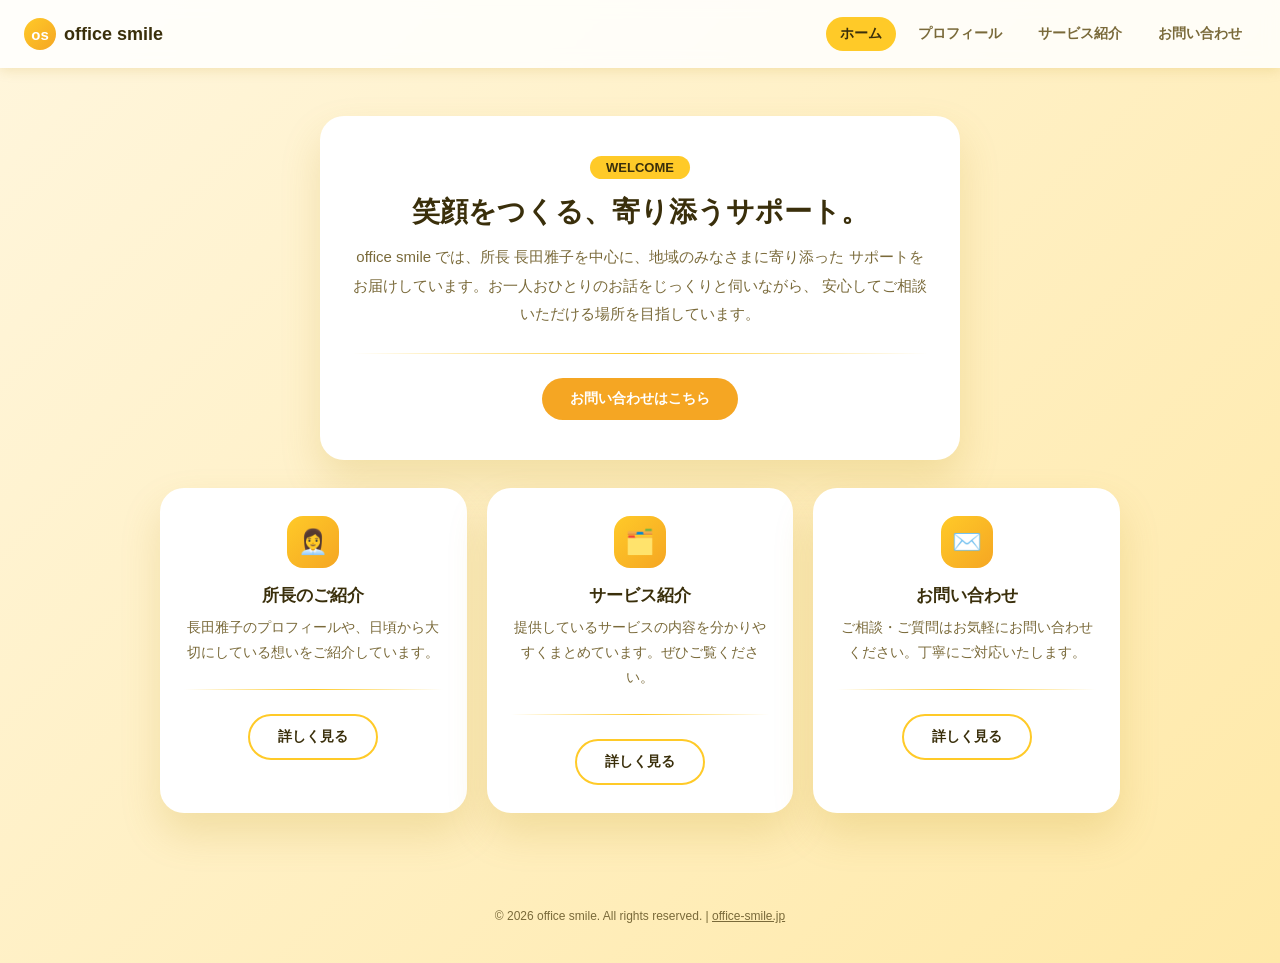
==== index.html @ 2e6981e7 "Add office smile profile website (home, profile, services, contact) Co-Authored-By: Claude Sonnet 5 " ====
<!DOCTYPE html>
<html lang="ja">
<head>
<meta charset="UTF-8">
<meta name="viewport" content="width=device-width, initial-scale=1.0">
<title>office smile | ホーム</title>
<link rel="stylesheet" href="style.css">
</head>
<body>

<header class="site-header">
  <a class="logo" href="index.html">
    <span class="logo-mark">os</span>
    office smile
  </a>
  <button class="nav-toggle" aria-label="メニューを開く" aria-expanded="false">
    <span></span><span></span><span></span>
  </button>
  <nav>
    <ul class="nav-links">
      <li><a href="index.html" class="active">ホーム</a></li>
      <li><a href="profile.html">プロフィール</a></li>
      <li><a href="service.html">サービス紹介</a></li>
      <li><a href="contact.html">お問い合わせ</a></li>
    </ul>
  </nav>
</header>

<main class="page-main">

  <section class="card center">
    <span class="eyebrow">WELCOME</span>
    <h1 class="page-title">笑顔をつくる、寄り添うサポート。</h1>
    <p class="lead">
      office smile では、所長 長田雅子を中心に、地域のみなさまに寄り添った
      サポートをお届けしています。お一人おひとりのお話をじっくりと伺いながら、
      安心してご相談いただける場所を目指しています。
    </p>
    <div class="divider"></div>
    <a class="btn" href="contact.html">お問い合わせはこちら</a>
  </section>

  <section class="grid">
    <div class="card center delay-1">
      <div class="grid-icon" style="margin-left:auto;margin-right:auto;">👩‍💼</div>
      <h3>所長のご紹介</h3>
      <p>長田雅子のプロフィールや、日頃から大切にしている想いをご紹介しています。</p>
      <div class="divider"></div>
      <a class="btn secondary" href="profile.html">詳しく見る</a>
    </div>
    <div class="card center delay-2">
      <div class="grid-icon" style="margin-left:auto;margin-right:auto;">🗂️</div>
      <h3>サービス紹介</h3>
      <p>提供しているサービスの内容を分かりやすくまとめています。ぜひご覧ください。</p>
      <div class="divider"></div>
      <a class="btn secondary" href="service.html">詳しく見る</a>
    </div>
    <div class="card center delay-3">
      <div class="grid-icon" style="margin-left:auto;margin-right:auto;">✉️</div>
      <h3>お問い合わせ</h3>
      <p>ご相談・ご質問はお気軽にお問い合わせください。丁寧にご対応いたします。</p>
      <div class="divider"></div>
      <a class="btn secondary" href="contact.html">詳しく見る</a>
    </div>
  </section>

</main>

<footer class="site-footer">
  &copy; 2026 office smile. All rights reserved. |
  <a href="https://office-smile.jp/" target="_blank" rel="noopener noreferrer">office-smile.jp</a>
</footer>

<script src="script.js"></script>
</body>
</html>
---- style.css ----
:root {
  --yellow-base: #fff6dd;
  --yellow-accent: #ffca28;
  --yellow-accent-dark: #f5a623;
  --text-main: #3a2f0b;
  --text-sub: #7a6a3a;
  --card-bg: #ffffff;
  --shadow: rgba(180, 140, 0, 0.18);
  --header-h: 68px;
}

* {
  box-sizing: border-box;
}

html, body {
  margin: 0;
  padding: 0;
  min-height: 100%;
}

body {
  font-family: "Hiragino Kaku Gothic ProN", "Hiragino Sans", "Yu Gothic", Meiryo, sans-serif;
  background: linear-gradient(135deg, var(--yellow-base) 0%, #ffe9a8 100%);
  color: var(--text-main);
  min-height: 100vh;
}

a {
  color: inherit;
}

/* ---------- Header / Nav ---------- */

.site-header {
  position: sticky;
  top: 0;
  z-index: 100;
  height: var(--header-h);
  display: flex;
  align-items: center;
  justify-content: space-between;
  padding: 0 24px;
  background: rgba(255, 255, 255, 0.85);
  backdrop-filter: blur(8px);
  box-shadow: 0 2px 12px var(--shadow);
}

.logo {
  font-size: 18px;
  font-weight: 700;
  text-decoration: none;
  color: var(--text-main);
  display: flex;
  align-items: center;
  gap: 8px;
}

.logo .logo-mark {
  width: 32px;
  height: 32px;
  border-radius: 50%;
  background: linear-gradient(135deg, var(--yellow-accent), var(--yellow-accent-dark));
  color: #fff;
  display: flex;
  align-items: center;
  justify-content: center;
  font-size: 15px;
  font-weight: 800;
}

.nav-links {
  display: flex;
  gap: 8px;
  list-style: none;
  margin: 0;
  padding: 0;
}

.nav-links a {
  display: inline-block;
  text-decoration: none;
  font-size: 14px;
  font-weight: 600;
  color: var(--text-sub);
  padding: 8px 14px;
  border-radius: 999px;
  transition: background 0.2s ease, color 0.2s ease;
}

.nav-links a:hover,
.nav-links a.active {
  background: var(--yellow-accent);
  color: var(--text-main);
}

.nav-toggle {
  display: none;
  width: 40px;
  height: 40px;
  border: none;
  background: transparent;
  cursor: pointer;
  flex-direction: column;
  align-items: center;
  justify-content: center;
  gap: 5px;
}

.nav-toggle span {
  width: 22px;
  height: 2px;
  background: var(--text-main);
  border-radius: 2px;
  transition: transform 0.2s ease, opacity 0.2s ease;
}

@media (max-width: 720px) {
  .nav-toggle {
    display: flex;
  }

  .nav-links {
    position: fixed;
    top: var(--header-h);
    left: 0;
    right: 0;
    flex-direction: column;
    background: #fff;
    padding: 12px 20px 20px;
    box-shadow: 0 12px 20px var(--shadow);
    transform: translateY(-12px);
    opacity: 0;
    pointer-events: none;
    transition: transform 0.2s ease, opacity 0.2s ease;
  }

  .nav-links.open {
    transform: translateY(0);
    opacity: 1;
    pointer-events: auto;
  }

  .nav-links a {
    padding: 12px 14px;
  }
}

/* ---------- Layout ---------- */

.page-main {
  display: flex;
  flex-direction: column;
  align-items: center;
  padding: 48px 20px 72px;
  gap: 28px;
}

.card {
  background: var(--card-bg);
  max-width: 640px;
  width: 100%;
  border-radius: 24px;
  padding: 40px 32px;
  box-shadow: 0 20px 40px var(--shadow);
  opacity: 0;
  transform: translateY(24px);
  animation: fadeInUp 0.9s ease forwards;
}

.card.center {
  text-align: center;
}

.card.delay-1 { animation-delay: 0.1s; }
.card.delay-2 { animation-delay: 0.25s; }
.card.delay-3 { animation-delay: 0.4s; }

.eyebrow {
  display: inline-block;
  font-size: 13px;
  font-weight: 700;
  color: var(--text-main);
  background: var(--yellow-accent);
  padding: 4px 16px;
  border-radius: 999px;
  margin-bottom: 14px;
}

.page-title {
  font-size: 28px;
  font-weight: 800;
  margin: 0 0 12px;
}

.lead {
  font-size: 15px;
  line-height: 1.9;
  color: var(--text-sub);
  margin: 0;
}

.divider {
  height: 1px;
  background: linear-gradient(to right, transparent, var(--yellow-accent), transparent);
  margin: 24px 0;
}

/* ---------- Buttons ---------- */

.btn {
  display: inline-flex;
  align-items: center;
  gap: 8px;
  background: var(--yellow-accent-dark);
  color: #fff;
  text-decoration: none;
  font-weight: 600;
  font-size: 14px;
  padding: 12px 28px;
  border-radius: 999px;
  border: none;
  cursor: pointer;
  transition: transform 0.2s ease, box-shadow 0.2s ease, background 0.2s ease;
}

.btn:hover,
.btn:focus-visible {
  background: #e08e00;
  transform: translateY(-2px);
  box-shadow: 0 10px 20px var(--shadow);
}

.btn.secondary {
  background: #fff;
  color: var(--text-main);
  border: 2px solid var(--yellow-accent);
}

.btn.secondary:hover {
  background: var(--yellow-accent);
}

/* ---------- Grid cards (service / highlight) ---------- */

.grid {
  display: grid;
  grid-template-columns: repeat(3, 1fr);
  gap: 20px;
  max-width: 960px;
  width: 100%;
}

@media (max-width: 860px) {
  .grid {
    grid-template-columns: 1fr;
  }
}

.grid .card {
  padding: 28px 24px;
}

.grid-icon {
  width: 52px;
  height: 52px;
  border-radius: 16px;
  background: linear-gradient(135deg, var(--yellow-accent), var(--yellow-accent-dark));
  display: flex;
  align-items: center;
  justify-content: center;
  font-size: 24px;
  margin-bottom: 16px;
}

.grid h3 {
  margin: 0 0 8px;
  font-size: 17px;
}

.grid p {
  margin: 0;
  font-size: 14px;
  line-height: 1.8;
  color: var(--text-sub);
}

/* ---------- Profile page ---------- */

.avatar {
  width: 120px;
  height: 120px;
  border-radius: 50%;
  margin: 0 auto 20px;
  background: linear-gradient(135deg, var(--yellow-accent), var(--yellow-accent-dark));
  display: flex;
  align-items: center;
  justify-content: center;
  font-size: 48px;
  font-weight: bold;
  color: #fff;
  box-shadow: 0 8px 18px var(--shadow);
}

.name {
  font-size: 26px;
  font-weight: 700;
  margin: 0 0 4px;
}

.role-badge {
  display: inline-block;
  font-size: 14px;
  font-weight: 600;
  color: var(--text-main);
  background: var(--yellow-accent);
  padding: 4px 16px;
  border-radius: 999px;
  margin-bottom: 20px;
}

.bio-text {
  font-size: 15px;
  line-height: 1.8;
  color: var(--text-sub);
  text-align: left;
  margin: 0;
}

.detail-list {
  text-align: left;
  margin: 0;
  padding: 0;
  list-style: none;
}

.detail-list li {
  display: flex;
  gap: 12px;
  padding: 10px 0;
  border-bottom: 1px solid #f4e5b8;
  font-size: 14px;
}

.detail-list li:last-child {
  border-bottom: none;
}

.detail-list .label {
  flex: 0 0 96px;
  font-weight: 700;
  color: var(--text-main);
}

.detail-list .value {
  color: var(--text-sub);
}

/* ---------- Contact page ---------- */

.form-group {
  text-align: left;
  margin-bottom: 18px;
}

.form-group label {
  display: block;
  font-size: 13px;
  font-weight: 700;
  margin-bottom: 6px;
  color: var(--text-main);
}

.form-group input,
.form-group textarea {
  width: 100%;
  font-family: inherit;
  font-size: 14px;
  padding: 12px 14px;
  border-radius: 12px;
  border: 1px solid #f0dfa4;
  background: #fffdf5;
  color: var(--text-main);
  resize: vertical;
}

.form-group input:focus,
.form-group textarea:focus {
  outline: none;
  border-color: var(--yellow-accent-dark);
  box-shadow: 0 0 0 3px rgba(245, 166, 35, 0.18);
}

.contact-info {
  text-align: left;
  margin: 0;
  padding: 0;
  list-style: none;
}

.contact-info li {
  display: flex;
  gap: 10px;
  align-items: center;
  padding: 8px 0;
  font-size: 14px;
  color: var(--text-sub);
}

.form-note {
  font-size: 12px;
  color: var(--text-sub);
  margin-top: 8px;
}

/* ---------- Footer ---------- */

.site-footer {
  text-align: center;
  padding: 24px 20px 40px;
  font-size: 12px;
  color: var(--text-sub);
}

/* ---------- Animations ---------- */

@keyframes fadeInUp {
  from {
    opacity: 0;
    transform: translateY(20px);
  }
  to {
    opacity: 1;
    transform: translateY(0);
  }
}

@keyframes fadeIn {
  from { opacity: 0; }
  to { opacity: 1; }
}

@media (max-width: 480px) {
  .card {
    padding: 30px 22px;
    border-radius: 18px;
  }

  .page-title {
    font-size: 23px;
  }

  .avatar {
    width: 96px;
    height: 96px;
    font-size: 38px;
  }
}
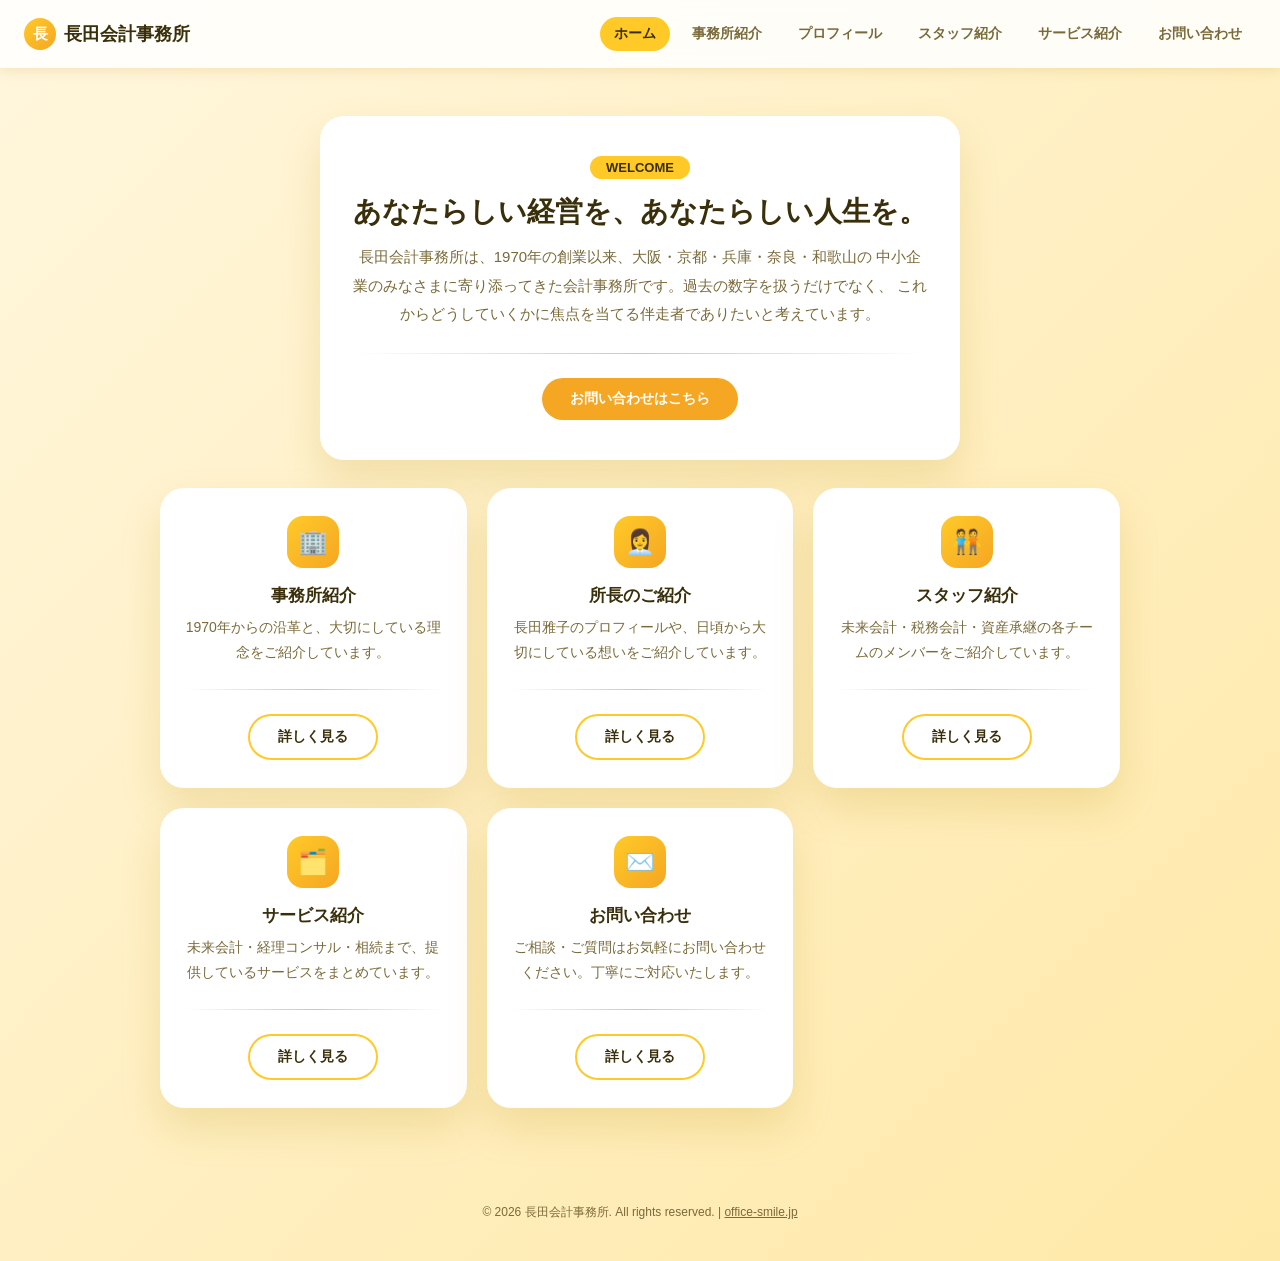
==== commit bb773e4c: "Expand site into full 長田会計事務所 corporate site Add company overview, history, and staff pages; replace" ====
--- a/index.html
+++ b/index.html
@@ -3,15 +3,15 @@
 <head>
 <meta charset="UTF-8">
 <meta name="viewport" content="width=device-width, initial-scale=1.0">
-<title>office smile | ホーム</title>
+<title>長田会計事務所 | ホーム</title>
 <link rel="stylesheet" href="style.css">
 </head>
 <body>
 
 <header class="site-header">
   <a class="logo" href="index.html">
-    <span class="logo-mark">os</span>
-    office smile
+    <span class="logo-mark">長</span>
+    長田会計事務所
   </a>
   <button class="nav-toggle" aria-label="メニューを開く" aria-expanded="false">
     <span></span><span></span><span></span>
@@ -19,7 +19,9 @@
   <nav>
     <ul class="nav-links">
       <li><a href="index.html" class="active">ホーム</a></li>
+      <li><a href="about.html">事務所紹介</a></li>
       <li><a href="profile.html">プロフィール</a></li>
+      <li><a href="staff.html">スタッフ紹介</a></li>
       <li><a href="service.html">サービス紹介</a></li>
       <li><a href="contact.html">お問い合わせ</a></li>
     </ul>
@@ -30,11 +32,11 @@
 
   <section class="card center">
     <span class="eyebrow">WELCOME</span>
-    <h1 class="page-title">笑顔をつくる、寄り添うサポート。</h1>
+    <h1 class="page-title">あなたらしい経営を、あなたらしい人生を。</h1>
     <p class="lead">
-      office smile では、所長 長田雅子を中心に、地域のみなさまに寄り添った
-      サポートをお届けしています。お一人おひとりのお話をじっくりと伺いながら、
-      安心してご相談いただける場所を目指しています。
+      長田会計事務所は、1970年の創業以来、大阪・京都・兵庫・奈良・和歌山の
+      中小企業のみなさまに寄り添ってきた会計事務所です。過去の数字を扱うだけでなく、
+      これからどうしていくかに焦点を当てる伴走者でありたいと考えています。
     </p>
     <div class="divider"></div>
     <a class="btn" href="contact.html">お問い合わせはこちら</a>
@@ -42,20 +44,34 @@
 
   <section class="grid">
     <div class="card center delay-1">
+      <div class="grid-icon" style="margin-left:auto;margin-right:auto;">🏢</div>
+      <h3>事務所紹介</h3>
+      <p>1970年からの沿革と、大切にしている理念をご紹介しています。</p>
+      <div class="divider"></div>
+      <a class="btn secondary" href="about.html">詳しく見る</a>
+    </div>
+    <div class="card center delay-2">
       <div class="grid-icon" style="margin-left:auto;margin-right:auto;">👩‍💼</div>
       <h3>所長のご紹介</h3>
       <p>長田雅子のプロフィールや、日頃から大切にしている想いをご紹介しています。</p>
       <div class="divider"></div>
       <a class="btn secondary" href="profile.html">詳しく見る</a>
     </div>
-    <div class="card center delay-2">
+    <div class="card center delay-3">
+      <div class="grid-icon" style="margin-left:auto;margin-right:auto;">🧑‍🤝‍🧑</div>
+      <h3>スタッフ紹介</h3>
+      <p>未来会計・税務会計・資産承継の各チームのメンバーをご紹介しています。</p>
+      <div class="divider"></div>
+      <a class="btn secondary" href="staff.html">詳しく見る</a>
+    </div>
+    <div class="card center delay-1">
       <div class="grid-icon" style="margin-left:auto;margin-right:auto;">🗂️</div>
       <h3>サービス紹介</h3>
-      <p>提供しているサービスの内容を分かりやすくまとめています。ぜひご覧ください。</p>
+      <p>未来会計・経理コンサル・相続まで、提供しているサービスをまとめています。</p>
       <div class="divider"></div>
       <a class="btn secondary" href="service.html">詳しく見る</a>
     </div>
-    <div class="card center delay-3">
+    <div class="card center delay-2">
       <div class="grid-icon" style="margin-left:auto;margin-right:auto;">✉️</div>
       <h3>お問い合わせ</h3>
       <p>ご相談・ご質問はお気軽にお問い合わせください。丁寧にご対応いたします。</p>
@@ -67,7 +83,7 @@
 </main>
 
 <footer class="site-footer">
-  &copy; 2026 office smile. All rights reserved. |
+  &copy; 2026 長田会計事務所. All rights reserved. |
   <a href="https://office-smile.jp/" target="_blank" rel="noopener noreferrer">office-smile.jp</a>
 </footer>
 
--- a/style.css
+++ b/style.css
@@ -413,6 +413,198 @@
   margin-top: 8px;
 }
 
+/* ---------- Timeline (history) ---------- */
+
+.timeline {
+  list-style: none;
+  margin: 0;
+  padding: 0;
+  text-align: left;
+}
+
+.timeline li {
+  display: flex;
+  gap: 18px;
+  padding: 14px 0;
+  border-bottom: 1px solid #f4e5b8;
+}
+
+.timeline li:last-child {
+  border-bottom: none;
+}
+
+.timeline .year {
+  flex: 0 0 72px;
+  font-weight: 800;
+  color: var(--yellow-accent-dark);
+  font-size: 15px;
+}
+
+.timeline .event {
+  font-size: 14px;
+  color: var(--text-sub);
+  line-height: 1.7;
+}
+
+/* ---------- Principle cards ---------- */
+
+.principle-grid {
+  display: grid;
+  grid-template-columns: repeat(3, 1fr);
+  gap: 16px;
+  text-align: left;
+}
+
+@media (max-width: 860px) {
+  .principle-grid {
+    grid-template-columns: 1fr;
+  }
+}
+
+.principle-grid .num {
+  display: inline-flex;
+  align-items: center;
+  justify-content: center;
+  width: 28px;
+  height: 28px;
+  border-radius: 50%;
+  background: var(--yellow-accent);
+  font-weight: 800;
+  font-size: 13px;
+  margin-bottom: 10px;
+}
+
+.principle-grid h4 {
+  margin: 0 0 6px;
+  font-size: 15px;
+}
+
+.principle-grid p {
+  margin: 0;
+  font-size: 13px;
+  line-height: 1.75;
+  color: var(--text-sub);
+}
+
+/* ---------- Staff cards ---------- */
+
+.staff-card {
+  text-align: left;
+}
+
+.staff-card .staff-avatar {
+  width: 64px;
+  height: 64px;
+  border-radius: 50%;
+  background: linear-gradient(135deg, var(--yellow-accent), var(--yellow-accent-dark));
+  color: #fff;
+  display: flex;
+  align-items: center;
+  justify-content: center;
+  font-size: 24px;
+  font-weight: 800;
+  margin-bottom: 14px;
+}
+
+.staff-card h3 {
+  margin: 0 0 2px;
+  font-size: 16px;
+}
+
+.staff-card .staff-role {
+  font-size: 12px;
+  color: var(--yellow-accent-dark);
+  font-weight: 700;
+  margin-bottom: 10px;
+}
+
+.staff-card .staff-quals {
+  font-size: 12.5px;
+  color: var(--text-sub);
+  line-height: 1.7;
+  margin: 0;
+}
+
+/* ---------- Service table ---------- */
+
+.service-table {
+  width: 100%;
+  border-collapse: collapse;
+  text-align: left;
+  font-size: 13.5px;
+}
+
+.service-table th,
+.service-table td {
+  padding: 12px 10px;
+  border-bottom: 1px solid #f4e5b8;
+  vertical-align: top;
+}
+
+.service-table th {
+  color: var(--text-main);
+  font-size: 12px;
+  font-weight: 700;
+}
+
+.service-table td {
+  color: var(--text-sub);
+  line-height: 1.7;
+}
+
+.service-table tr:last-child td {
+  border-bottom: none;
+}
+
+@media (max-width: 640px) {
+  .service-table {
+    display: block;
+  }
+  .service-table thead {
+    display: none;
+  }
+  .service-table tbody,
+  .service-table tr,
+  .service-table td {
+    display: block;
+    width: 100%;
+  }
+  .service-table tr {
+    padding: 12px 0;
+    border-bottom: 1px solid #f4e5b8;
+  }
+  .service-table td {
+    border-bottom: none;
+    padding: 4px 0;
+  }
+  .service-table td::before {
+    content: attr(data-label);
+    display: block;
+    font-size: 11px;
+    font-weight: 700;
+    color: var(--yellow-accent-dark);
+    margin-bottom: 2px;
+  }
+}
+
+/* ---------- Tag pills ---------- */
+
+.tag-row {
+  display: flex;
+  flex-wrap: wrap;
+  gap: 8px;
+  margin: 12px 0 0;
+}
+
+.tag {
+  font-size: 12px;
+  font-weight: 600;
+  color: var(--text-main);
+  background: #fff3cc;
+  padding: 4px 12px;
+  border-radius: 999px;
+}
+
 /* ---------- Footer ---------- */
 
 .site-footer {
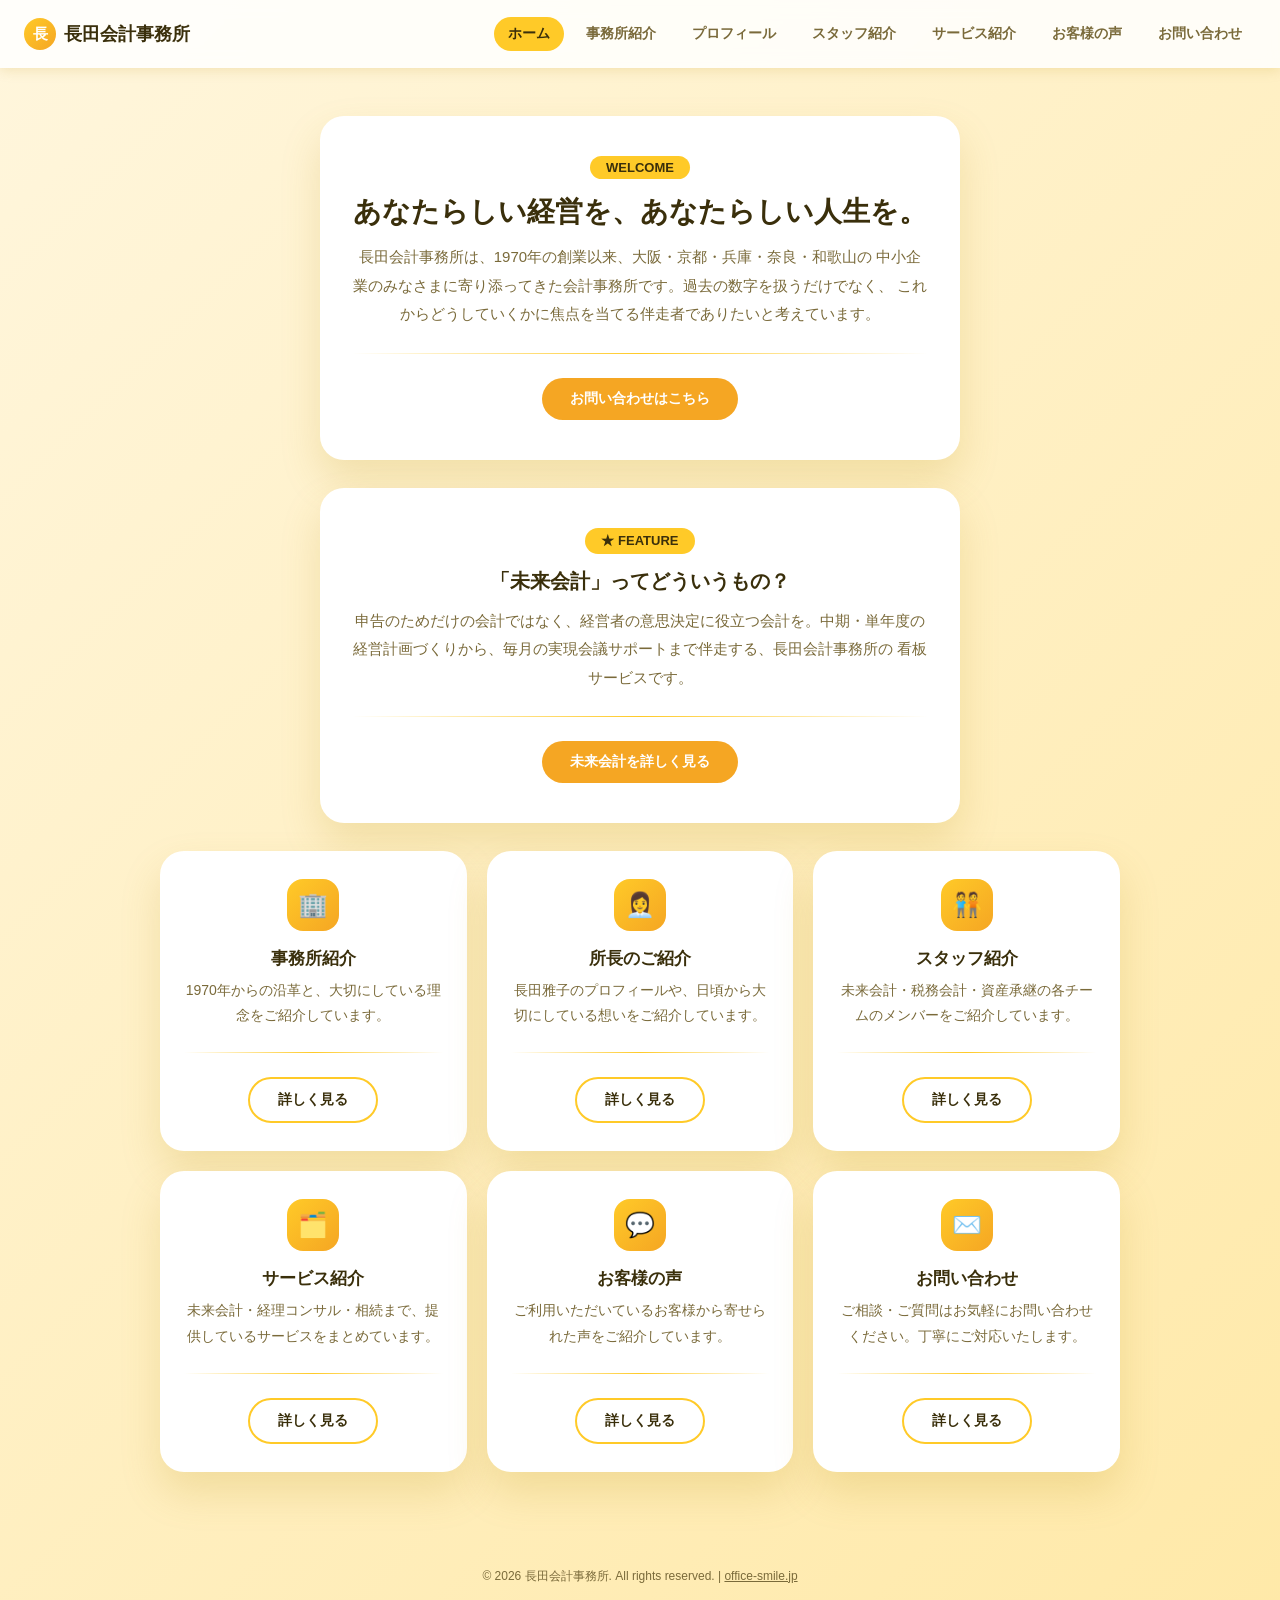
==== commit f85d268a: "Improve site navigation toward 未来会計 and add customer voice page - Promote 未来会計 to the top of the ser" ====
--- a/index.html
+++ b/index.html
@@ -23,6 +23,7 @@
       <li><a href="profile.html">プロフィール</a></li>
       <li><a href="staff.html">スタッフ紹介</a></li>
       <li><a href="service.html">サービス紹介</a></li>
+      <li><a href="voice.html">お客様の声</a></li>
       <li><a href="contact.html">お問い合わせ</a></li>
     </ul>
   </nav>
@@ -40,6 +41,18 @@
     </p>
     <div class="divider"></div>
     <a class="btn" href="contact.html">お問い合わせはこちら</a>
+  </section>
+
+  <section class="card center delay-1">
+    <span class="eyebrow">★ FEATURE</span>
+    <h2 class="page-title" style="font-size:20px;">「未来会計」ってどういうもの？</h2>
+    <p class="lead">
+      申告のためだけの会計ではなく、経営者の意思決定に役立つ会計を。中期・単年度の
+      経営計画づくりから、毎月の実現会議サポートまで伴走する、長田会計事務所の
+      看板サービスです。
+    </p>
+    <div class="divider"></div>
+    <a class="btn" href="service.html#mirai-kaikei">未来会計を詳しく見る</a>
   </section>
 
   <section class="grid">
@@ -72,6 +85,13 @@
       <a class="btn secondary" href="service.html">詳しく見る</a>
     </div>
     <div class="card center delay-2">
+      <div class="grid-icon" style="margin-left:auto;margin-right:auto;">💬</div>
+      <h3>お客様の声</h3>
+      <p>ご利用いただいているお客様から寄せられた声をご紹介しています。</p>
+      <div class="divider"></div>
+      <a class="btn secondary" href="voice.html">詳しく見る</a>
+    </div>
+    <div class="card center delay-3">
       <div class="grid-icon" style="margin-left:auto;margin-right:auto;">✉️</div>
       <h3>お問い合わせ</h3>
       <p>ご相談・ご質問はお気軽にお問い合わせください。丁寧にご対応いたします。</p>
--- a/style.css
+++ b/style.css
@@ -605,6 +605,94 @@
   border-radius: 999px;
 }
 
+.tag.on-card {
+  display: inline-block;
+  margin-top: 10px;
+}
+
+/* ---------- Tag filter ---------- */
+
+.tag-filter {
+  display: flex;
+  flex-wrap: wrap;
+  justify-content: center;
+  gap: 10px;
+  max-width: 800px;
+  width: 100%;
+}
+
+.tag-filter button {
+  font-family: inherit;
+  font-size: 13px;
+  font-weight: 700;
+  color: var(--text-sub);
+  background: #fff;
+  border: 2px solid #f0dfa4;
+  padding: 8px 18px;
+  border-radius: 999px;
+  cursor: pointer;
+  transition: background 0.2s ease, color 0.2s ease, border-color 0.2s ease;
+}
+
+.tag-filter button:hover {
+  border-color: var(--yellow-accent);
+}
+
+.tag-filter button.active {
+  background: var(--yellow-accent-dark);
+  border-color: var(--yellow-accent-dark);
+  color: #fff;
+}
+
+.grid .card[hidden] {
+  display: none;
+}
+
+.grid.category-grid {
+  align-items: start;
+}
+
+/* ---------- Voice / testimonial cards ---------- */
+
+.voice-card {
+  text-align: left;
+}
+
+.voice-card .voice-quote {
+  font-size: 14px;
+  line-height: 1.85;
+  color: var(--text-sub);
+  margin: 0 0 14px;
+}
+
+.voice-card .voice-quote::before {
+  content: "“";
+  font-size: 22px;
+  color: var(--yellow-accent-dark);
+  font-weight: 800;
+  margin-right: 2px;
+}
+
+.voice-card .voice-meta {
+  display: flex;
+  align-items: center;
+  gap: 10px;
+  font-size: 12.5px;
+  color: var(--text-main);
+  font-weight: 700;
+}
+
+.voice-card .voice-icon {
+  width: 36px;
+  height: 36px;
+  border-radius: 50%;
+  background: linear-gradient(135deg, var(--yellow-accent), var(--yellow-accent-dark));
+  display: flex;
+  align-items: center;
+  justify-content: center;
+  font-size: 16px;
+}
+
 /* ---------- Footer ---------- */
 
 .site-footer {
